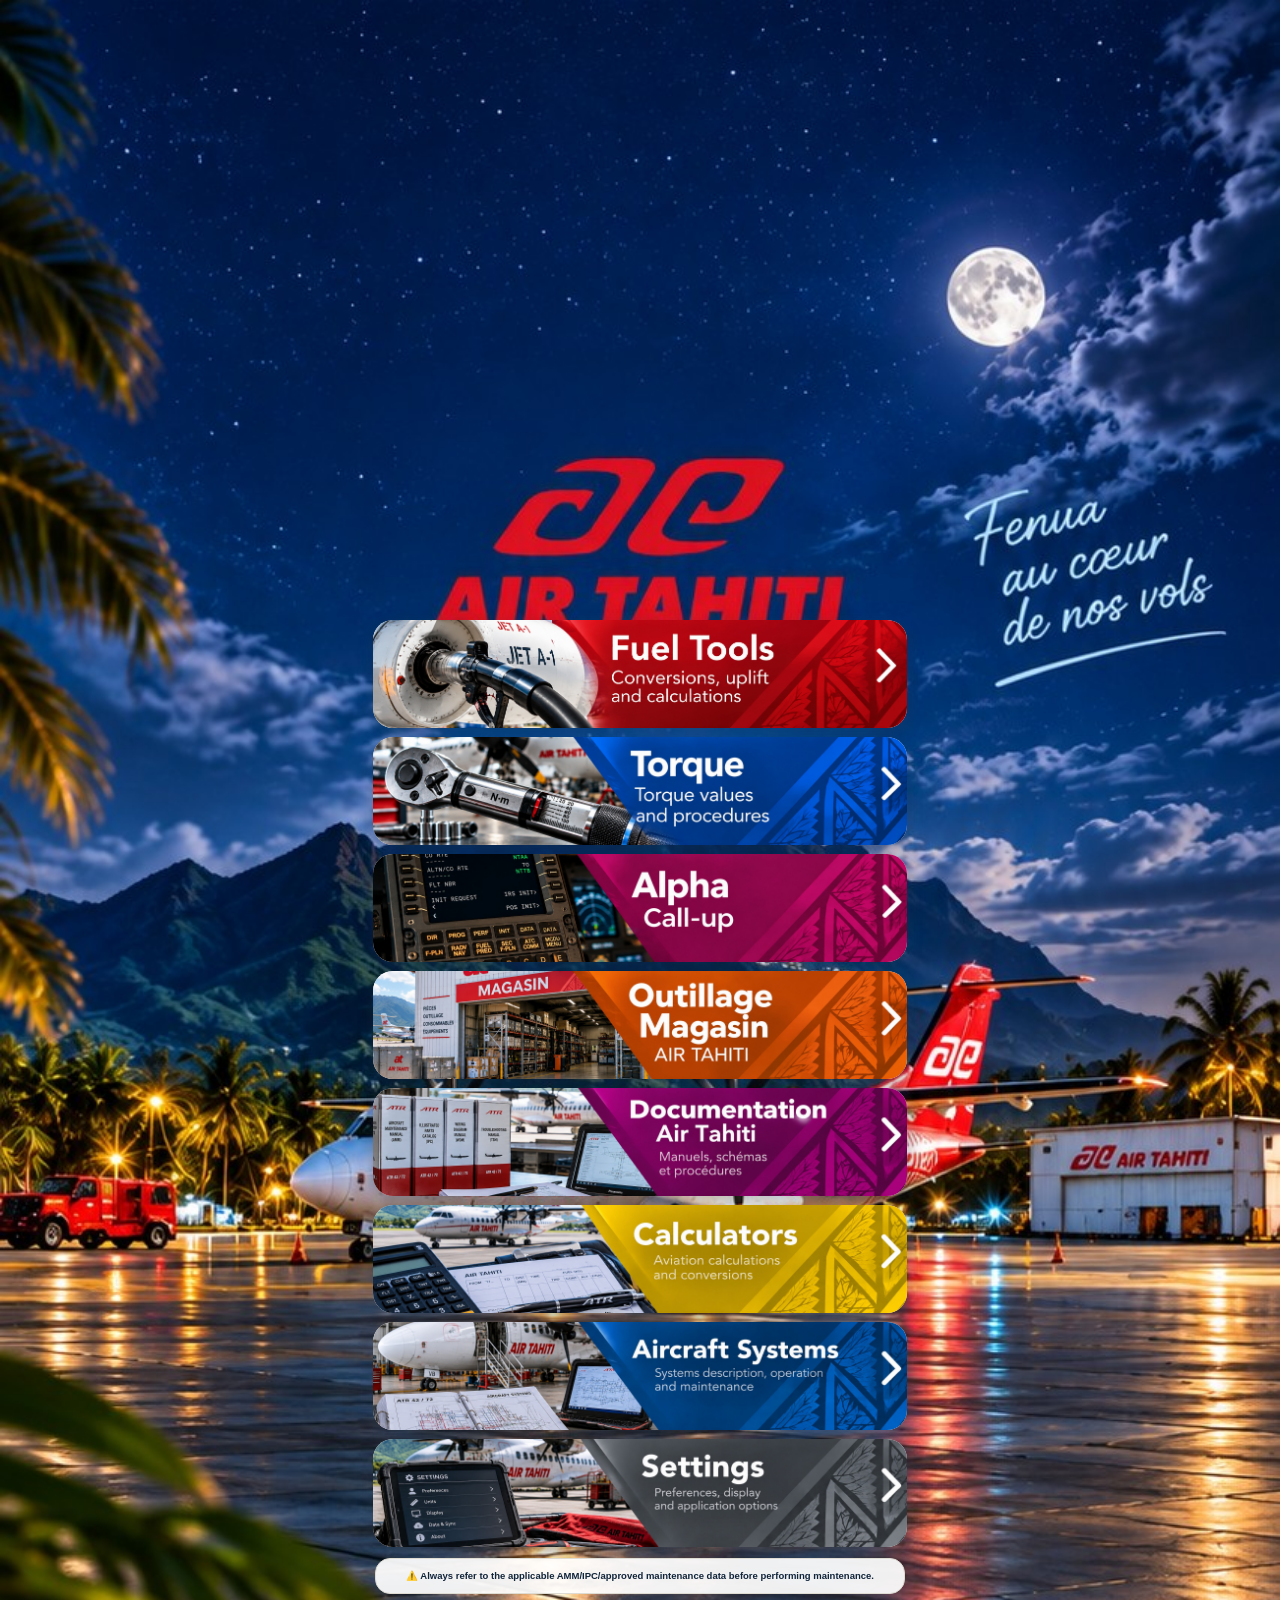
==== index.html @ aad50c68 "Restore scroll parallax sliding cards in Light and Night modes" ====
<!DOCTYPE html><html lang="fr"><head><meta charset="UTF-8"><meta name="viewport" content="width=device-width,initial-scale=1,viewport-fit=cover"><meta name="theme-color" content="#eaf5f8"><title>Air Tahiti Tools</title><link rel="manifest" href="manifest.json"><style>:root{--navy:#10243a}*{box-sizing:border-box}html,body{margin:0;min-height:100%;font-family:-apple-system,BlinkMacSystemFont,"Segoe UI",Arial,sans-serif}body{min-height:100vh;background:#eaf5f8 url("assets/menu/air-tahiti-home.jpg?v=5") center top/100% auto no-repeat;color:#fff;background-attachment:scroll;transition:background-color .45s ease,color .45s ease}body.theme-light{background-color:#eaf5f8;background-image:url("assets/menu/air-tahiti-home.jpg?v=5");background-position:center top;background-size:100% auto;background-repeat:no-repeat}body.theme-dark{background-color:#07111f;background-image:url("assets/menu/air-tahiti-night-background.jpg?v=2");background-position:center top;background-size:100% auto;background-repeat:no-repeat}.app{width:min(100%,560px);margin:auto;padding:clamp(430px,118vw,620px) 13px calc(18px + env(safe-area-inset-bottom));background:transparent}.grid{display:grid;gap:9px}.card{height:108px;border-radius:20px;display:block;overflow:hidden;box-shadow:0 5px 15px #25364a55;background:#eee;line-height:0;text-decoration:none;opacity:0;transform:translate3d(-34px,0,0);animation:cardSlideIn .55s cubic-bezier(.22,.8,.25,1) forwards;will-change:transform,opacity}.card:nth-child(even){transform:translate3d(34px,0,0);animation-name:cardSlideInRight}.card:nth-child(1){animation-delay:.05s}.card:nth-child(2){animation-delay:.11s}.card:nth-child(3){animation-delay:.17s}.card:nth-child(4){animation-delay:.23s}.card:nth-child(5){animation-delay:.29s}.card:nth-child(6){animation-delay:.35s}.card:nth-child(7){animation-delay:.41s}.card:nth-child(8){animation-delay:.47s}.card img{display:block;width:100%;height:100%;object-fit:cover;transition:transform .35s ease}.card:active{transform:scale(.97)!important}.card:focus-visible{outline:3px solid #fff;outline-offset:2px}.card:active img{transform:scale(1.02)}.safety{margin:11px 2px 0;padding:11px 13px;border-radius:15px;background:#ffffffed;color:#10243a;border:1px solid #dedbd2;text-align:center;font-size:9.5px;font-weight:800;line-height:1.3;opacity:0;animation:fadeIn .5s ease 1s forwards}.footer{text-align:center;font-size:8.5px;color:#fff;padding:9px 0 1px;text-shadow:0 1px 5px #0008;opacity:0;animation:fadeIn .5s ease 1.1s forwards}@keyframes cardSlideIn{from{opacity:0;transform:translate3d(-34px,0,0)}to{opacity:1;transform:translate3d(0,0,0)}}@keyframes cardSlideInRight{from{opacity:0;transform:translate3d(34px,0,0)}to{opacity:1;transform:translate3d(0,0,0)}}@keyframes fadeIn{from{opacity:0}to{opacity:1}}@media(max-width:390px){.app{padding-left:10px;padding-right:10px;padding-top:clamp(410px,116vw,590px)}.card{height:100px}}@media(prefers-reduced-motion:reduce){.card,.safety,.footer{animation:none!important;opacity:1!important;transform:none!important}.card img{transition:none}}</style></head><body><main class="app"><section class="grid"><a class="card" href="pages/fuel.html" aria-label="Fuel Tools"><img src="assets/menu/Fuel_Tools.jpeg?v=1" alt="Fuel Tools"></a><a class="card" href="pages/torque.html" aria-label="Torque & Units"><img src="assets/menu/torque.jpg" alt="Torque & Units"></a><a class="card" href="pages/alpha-callup.html" aria-label="Alpha Call-Up"><img src="assets/menu/alpha.jpg?v=2" alt="Alpha Call-Up"></a><a class="card" href="pages/outillage-magasin.html" aria-label="Outillage Magasin"><img src="assets/menu/store.jpg?v=2" alt="Outillage Magasin"></a><a class="card" href="#" aria-label="Documentation"><img src="assets/menu/docs.jpg?v=2" alt="Documentation"></a><a class="card" href="#" aria-label="Calculators"><img src="assets/menu/calc.jpg?v=2" alt="Calculators"></a><a class="card" href="#" aria-label="Aircraft Systems"><img src="assets/menu/systems.jpg?v=2" alt="Aircraft Systems"></a><a class="card" href="pages/settings.html" aria-label="Settings"><img src="assets/menu/settings.jpg?v=2" alt="Settings"></a></section><div class="safety">⚠️ Always refer to the applicable AMM/IPC/approved maintenance data before performing maintenance.</div><footer class="footer">Air Tahiti Tools • Maintenance Support • ATR 42 / ATR 72</footer></main><script src="js/app.js"></script><script>(function(){const cards=[...document.querySelectorAll('.card')];const reduce=window.matchMedia('(prefers-reduced-motion: reduce)').matches;let lastY=window.scrollY,ticking=false;function reveal(){if(reduce)return;const h=window.innerHeight;cards.forEach(c=>{const r=c.getBoundingClientRect(),visible=r.top<h*.96&&r.bottom>h*.04;if(visible)c.classList.add('scroll-visible')})}function parallax(){if(reduce){ticking=false;return}const y=window.scrollY,dy=y-lastY;cards.forEach((c,i)=>{const r=c.getBoundingClientRect(),center=r.top+r.height/2-h/2;let shift=Math.max(-14,Math.min(14,-center*.018));if(Math.abs(dy)>1)shift+=dy>0?-2.5:2.5;c.style.setProperty('--scroll-shift',shift.toFixed(1)+'px');if(c.classList.contains('scroll-visible'))c.style.marginBottom='0';c.style.transform='translate3d(0,'+shift+'px,0)'});lastY=y;ticking=false}function onScroll(){reveal();if(!ticking){requestAnimationFrame(parallax);ticking=true}}cards.forEach(c=>c.addEventListener('animationend',()=>{c.style.transform='translate3d(0,0,0)'}));window.addEventListener('scroll',onScroll,{passive:true});window.addEventListener('resize',onScroll,{passive:true});reveal();parallax()})();</script></body></html>
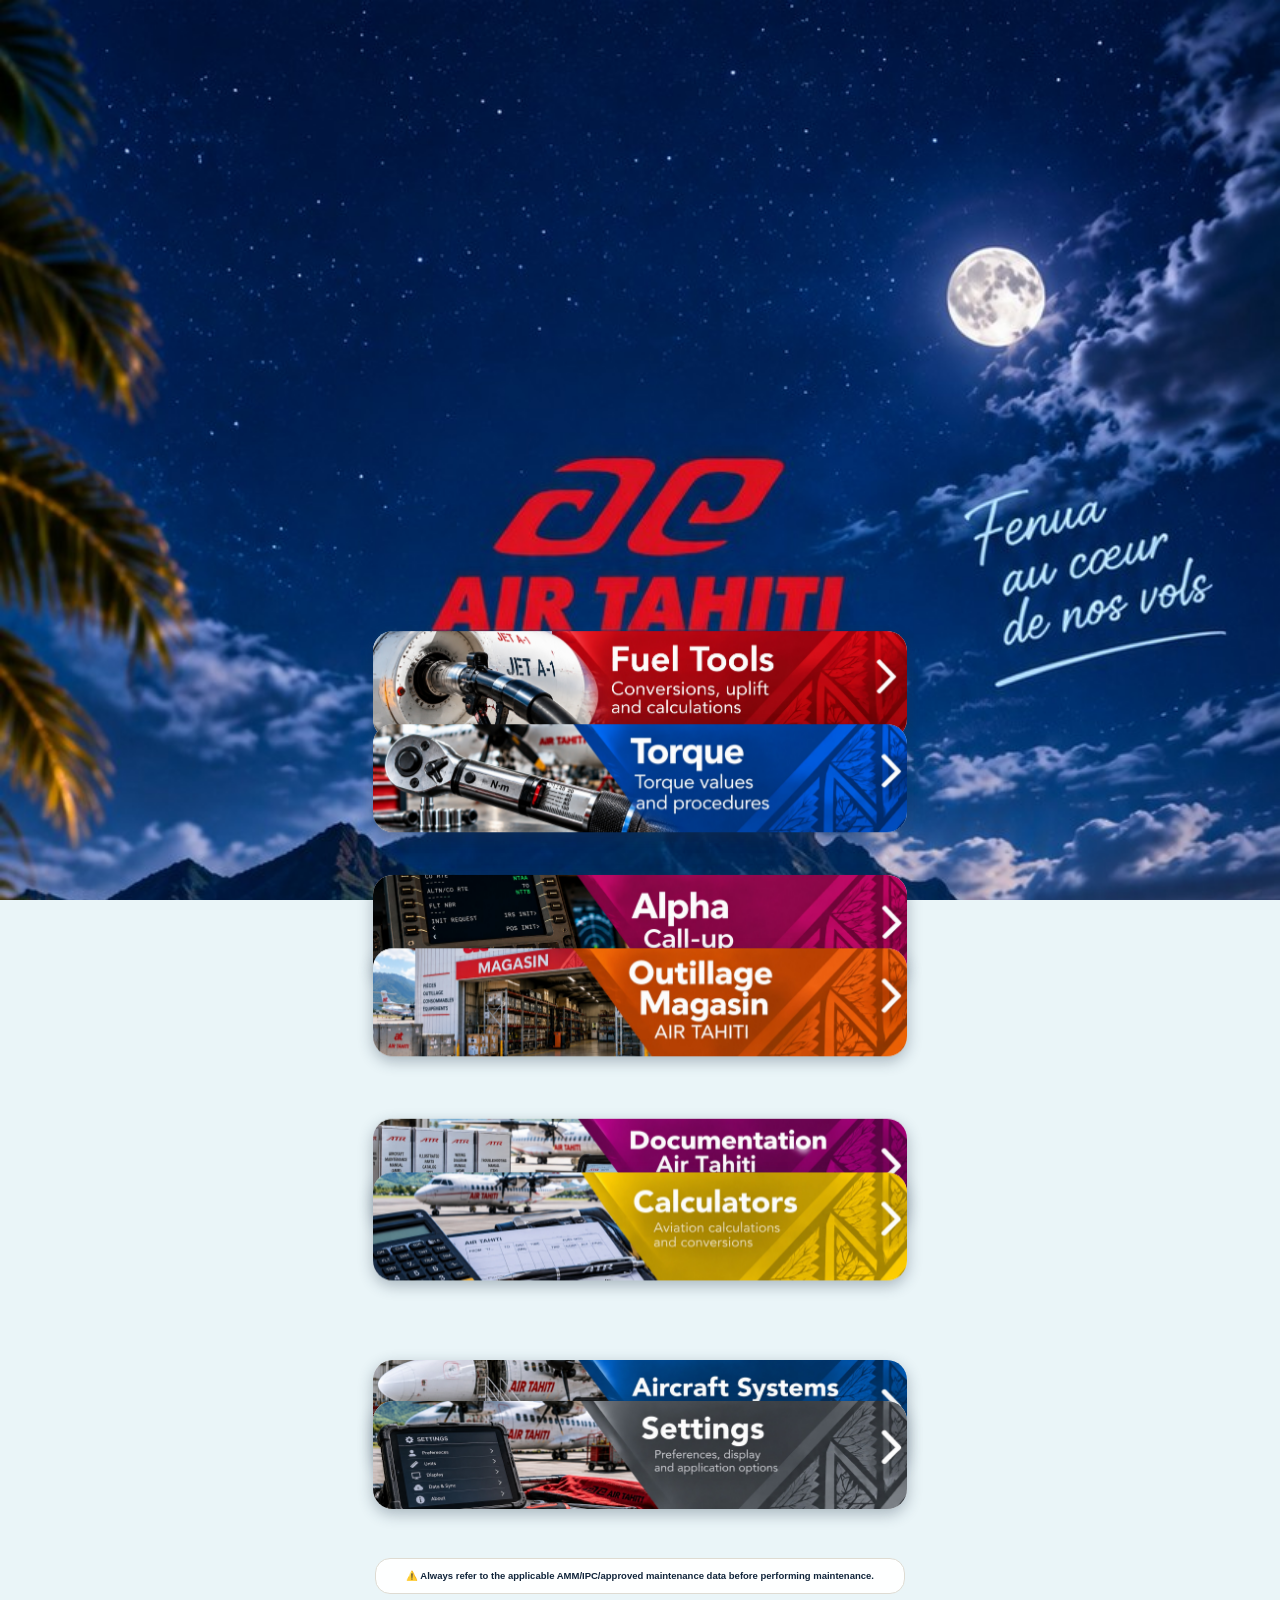
==== commit 9f846672: "Restore scroll parallax cards on Light and Night" ====
--- a/index.html
+++ b/index.html
@@ -1 +1 @@
-<!DOCTYPE html><html lang="fr"><head><meta charset="UTF-8"><meta name="viewport" content="width=device-width,initial-scale=1,viewport-fit=cover"><meta name="theme-color" content="#eaf5f8"><title>Air Tahiti Tools</title><link rel="manifest" href="manifest.json"><style>:root{--navy:#10243a}*{box-sizing:border-box}html,body{margin:0;min-height:100%;font-family:-apple-system,BlinkMacSystemFont,"Segoe UI",Arial,sans-serif}body{min-height:100vh;background:#eaf5f8 url("assets/menu/air-tahiti-home.jpg?v=5") center top/100% auto no-repeat;color:#fff;background-attachment:scroll;transition:background-color .45s ease,color .45s ease}body.theme-light{background-color:#eaf5f8;background-image:url("assets/menu/air-tahiti-home.jpg?v=5");background-position:center top;background-size:100% auto;background-repeat:no-repeat}body.theme-dark{background-color:#07111f;background-image:url("assets/menu/air-tahiti-night-background.jpg?v=2");background-position:center top;background-size:100% auto;background-repeat:no-repeat}.app{width:min(100%,560px);margin:auto;padding:clamp(430px,118vw,620px) 13px calc(18px + env(safe-area-inset-bottom));background:transparent}.grid{display:grid;gap:9px}.card{height:108px;border-radius:20px;display:block;overflow:hidden;box-shadow:0 5px 15px #25364a55;background:#eee;line-height:0;text-decoration:none;opacity:0;transform:translate3d(-34px,0,0);animation:cardSlideIn .55s cubic-bezier(.22,.8,.25,1) forwards;will-change:transform,opacity}.card:nth-child(even){transform:translate3d(34px,0,0);animation-name:cardSlideInRight}.card:nth-child(1){animation-delay:.05s}.card:nth-child(2){animation-delay:.11s}.card:nth-child(3){animation-delay:.17s}.card:nth-child(4){animation-delay:.23s}.card:nth-child(5){animation-delay:.29s}.card:nth-child(6){animation-delay:.35s}.card:nth-child(7){animation-delay:.41s}.card:nth-child(8){animation-delay:.47s}.card img{display:block;width:100%;height:100%;object-fit:cover;transition:transform .35s ease}.card:active{transform:scale(.97)!important}.card:focus-visible{outline:3px solid #fff;outline-offset:2px}.card:active img{transform:scale(1.02)}.safety{margin:11px 2px 0;padding:11px 13px;border-radius:15px;background:#ffffffed;color:#10243a;border:1px solid #dedbd2;text-align:center;font-size:9.5px;font-weight:800;line-height:1.3;opacity:0;animation:fadeIn .5s ease 1s forwards}.footer{text-align:center;font-size:8.5px;color:#fff;padding:9px 0 1px;text-shadow:0 1px 5px #0008;opacity:0;animation:fadeIn .5s ease 1.1s forwards}@keyframes cardSlideIn{from{opacity:0;transform:translate3d(-34px,0,0)}to{opacity:1;transform:translate3d(0,0,0)}}@keyframes cardSlideInRight{from{opacity:0;transform:translate3d(34px,0,0)}to{opacity:1;transform:translate3d(0,0,0)}}@keyframes fadeIn{from{opacity:0}to{opacity:1}}@media(max-width:390px){.app{padding-left:10px;padding-right:10px;padding-top:clamp(410px,116vw,590px)}.card{height:100px}}@media(prefers-reduced-motion:reduce){.card,.safety,.footer{animation:none!important;opacity:1!important;transform:none!important}.card img{transition:none}}</style></head><body><main class="app"><section class="grid"><a class="card" href="pages/fuel.html" aria-label="Fuel Tools"><img src="assets/menu/Fuel_Tools.jpeg?v=1" alt="Fuel Tools"></a><a class="card" href="pages/torque.html" aria-label="Torque & Units"><img src="assets/menu/torque.jpg" alt="Torque & Units"></a><a class="card" href="pages/alpha-callup.html" aria-label="Alpha Call-Up"><img src="assets/menu/alpha.jpg?v=2" alt="Alpha Call-Up"></a><a class="card" href="pages/outillage-magasin.html" aria-label="Outillage Magasin"><img src="assets/menu/store.jpg?v=2" alt="Outillage Magasin"></a><a class="card" href="#" aria-label="Documentation"><img src="assets/menu/docs.jpg?v=2" alt="Documentation"></a><a class="card" href="#" aria-label="Calculators"><img src="assets/menu/calc.jpg?v=2" alt="Calculators"></a><a class="card" href="#" aria-label="Aircraft Systems"><img src="assets/menu/systems.jpg?v=2" alt="Aircraft Systems"></a><a class="card" href="pages/settings.html" aria-label="Settings"><img src="assets/menu/settings.jpg?v=2" alt="Settings"></a></section><div class="safety">⚠️ Always refer to the applicable AMM/IPC/approved maintenance data before performing maintenance.</div><footer class="footer">Air Tahiti Tools • Maintenance Support • ATR 42 / ATR 72</footer></main><script src="js/app.js"></script><script>(function(){const cards=[...document.querySelectorAll('.card')];const reduce=window.matchMedia('(prefers-reduced-motion: reduce)').matches;let lastY=window.scrollY,ticking=false;function reveal(){if(reduce)return;const h=window.innerHeight;cards.forEach(c=>{const r=c.getBoundingClientRect(),visible=r.top<h*.96&&r.bottom>h*.04;if(visible)c.classList.add('scroll-visible')})}function parallax(){if(reduce){ticking=false;return}const y=window.scrollY,dy=y-lastY;cards.forEach((c,i)=>{const r=c.getBoundingClientRect(),center=r.top+r.height/2-h/2;let shift=Math.max(-14,Math.min(14,-center*.018));if(Math.abs(dy)>1)shift+=dy>0?-2.5:2.5;c.style.setProperty('--scroll-shift',shift.toFixed(1)+'px');if(c.classList.contains('scroll-visible'))c.style.marginBottom='0';c.style.transform='translate3d(0,'+shift+'px,0)'});lastY=y;ticking=false}function onScroll(){reveal();if(!ticking){requestAnimationFrame(parallax);ticking=true}}cards.forEach(c=>c.addEventListener('animationend',()=>{c.style.transform='translate3d(0,0,0)'}));window.addEventListener('scroll',onScroll,{passive:true});window.addEventListener('resize',onScroll,{passive:true});reveal();parallax()})();</script></body></html>+<!DOCTYPE html><html lang="fr"><head><meta charset="UTF-8"><meta name="viewport" content="width=device-width,initial-scale=1,viewport-fit=cover"><meta name="theme-color" content="#eaf5f8"><title>Air Tahiti Tools</title><link rel="manifest" href="manifest.json"><style>:root{--navy:#10243a}*{box-sizing:border-box}html,body{margin:0;min-height:100%;font-family:-apple-system,BlinkMacSystemFont,"Segoe UI",Arial,sans-serif}body{min-height:100vh;background:#eaf5f8;color:#fff;overflow-x:hidden}body::before{content:"";position:fixed;inset:0;z-index:0;background:#eaf5f8 url("assets/menu/air-tahiti-home.jpg?v=6") center top/100% auto no-repeat;pointer-events:none}body.theme-light::before{background-color:#eaf5f8;background-image:url("assets/menu/air-tahiti-home.jpg?v=6");background-position:center top;background-size:100% auto;background-repeat:no-repeat}body.theme-dark::before{background-color:#07111f;background-image:url("assets/menu/air-tahiti-night-background.jpg?v=3");background-position:center top;background-size:100% auto;background-repeat:no-repeat}.app{position:relative;z-index:1;width:min(100%,560px);margin:auto;padding:clamp(430px,118vw,620px) 13px calc(18px + env(safe-area-inset-bottom));background:transparent}.grid{display:grid;gap:9px}.card{height:108px;border-radius:20px;display:block;overflow:hidden;box-shadow:0 5px 15px #25364a55;background:#eee;line-height:0;text-decoration:none;will-change:transform;transition:transform .18s cubic-bezier(.22,.61,.36,1),box-shadow .25s ease}.card img{display:block;width:100%;height:100%;object-fit:cover}.card:active{transform:scale(.97)!important}.card:focus-visible{outline:3px solid #fff;outline-offset:2px}.safety{margin:11px 2px 0;padding:11px 13px;border-radius:15px;background:#ffffffed;color:#10243a;border:1px solid #dedbd2;text-align:center;font-size:9.5px;font-weight:800;line-height:1.3}.footer{text-align:center;font-size:8.5px;color:#fff;padding:9px 0 1px;text-shadow:0 1px 5px #0008}@media(max-width:390px){.app{padding-left:10px;padding-right:10px;padding-top:clamp(410px,116vw,590px)}.card{height:100px}}@media(prefers-reduced-motion:reduce){.card{transition:none}}</style></head><body><main class="app"><section class="grid"><a class="card" href="pages/fuel.html" aria-label="Fuel Tools"><img src="assets/menu/Fuel_Tools.jpeg?v=1" alt="Fuel Tools"></a><a class="card" href="pages/torque.html" aria-label="Torque & Units"><img src="assets/menu/torque.jpg" alt="Torque & Units"></a><a class="card" href="pages/alpha-callup.html" aria-label="Alpha Call-Up"><img src="assets/menu/alpha.jpg?v=2" alt="Alpha Call-Up"></a><a class="card" href="pages/outillage-magasin.html" aria-label="Outillage Magasin"><img src="assets/menu/store.jpg?v=2" alt="Outillage Magasin"></a><a class="card" href="#" aria-label="Documentation"><img src="assets/menu/docs.jpg?v=2" alt="Documentation"></a><a class="card" href="#" aria-label="Calculators"><img src="assets/menu/calc.jpg?v=2" alt="Calculators"></a><a class="card" href="#" aria-label="Aircraft Systems"><img src="assets/menu/systems.jpg?v=2" alt="Aircraft Systems"></a><a class="card" href="pages/settings.html" aria-label="Settings"><img src="assets/menu/settings.jpg?v=2" alt="Settings"></a></section><div class="safety">⚠️ Always refer to the applicable AMM/IPC/approved maintenance data before performing maintenance.</div><footer class="footer">Air Tahiti Tools • Maintenance Support • ATR 42 / ATR 72</footer></main><script src="js/app.js"></script><script>(function(){const cards=[...document.querySelectorAll('.card')];const reduce=window.matchMedia('(prefers-reduced-motion: reduce)').matches;let ticking=false;function update(){if(reduce){cards.forEach(c=>c.style.transform='');ticking=false;return}const h=window.innerHeight;cards.forEach((c,i)=>{const r=c.getBoundingClientRect();const center=r.top+r.height/2;const distance=(center-h/2)/h;const direction=i%2===0?-1:1;const shift=Math.max(-38,Math.min(38,-distance*38*direction));c.style.transform='translate3d(0,'+shift.toFixed(1)+'px,0)'}) ;ticking=false}function requestUpdate(){if(!ticking){requestAnimationFrame(update);ticking=true}}window.addEventListener('scroll',requestUpdate,{passive:true});window.addEventListener('resize',requestUpdate,{passive:true});update()})();</script></body></html>
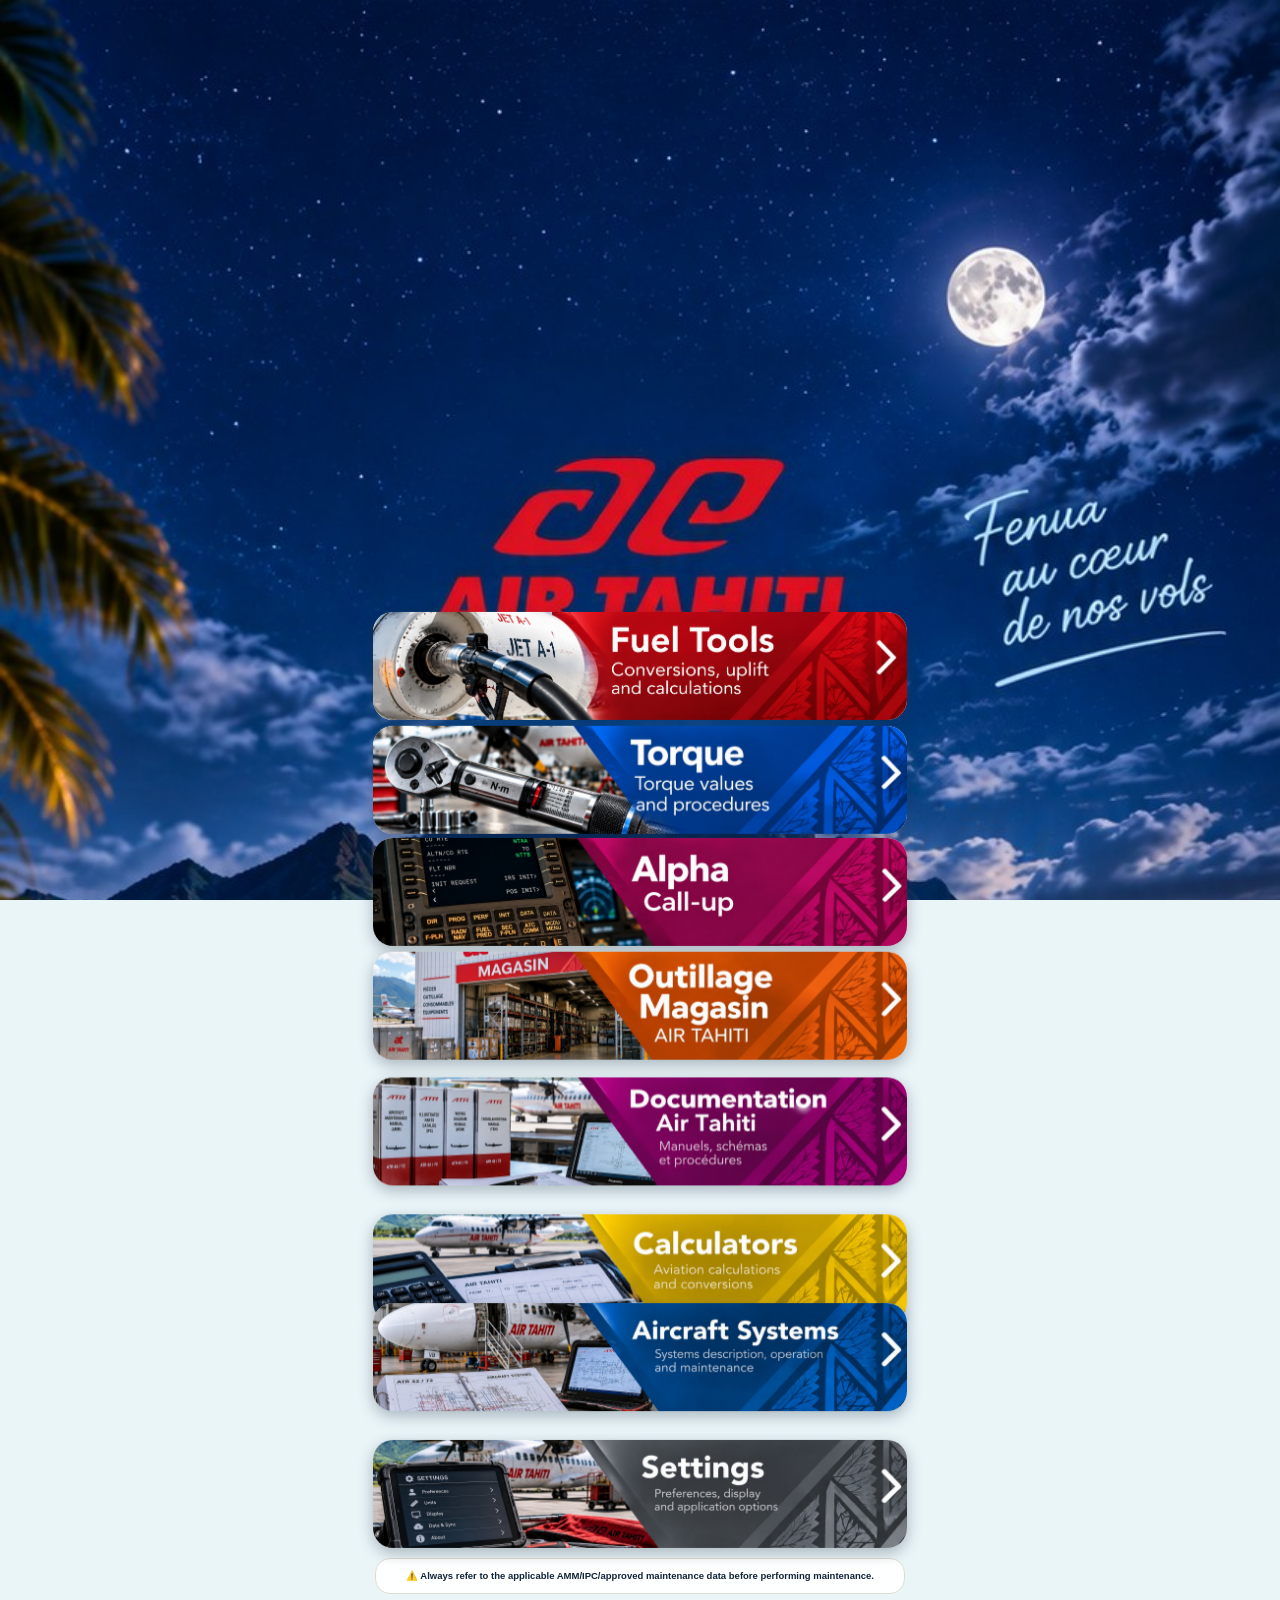
==== commit 556a1bee: "Fix scroll parallax reliability and refresh menu assets" ====
--- a/index.html
+++ b/index.html
@@ -1 +1 @@
-<!DOCTYPE html><html lang="fr"><head><meta charset="UTF-8"><meta name="viewport" content="width=device-width,initial-scale=1,viewport-fit=cover"><meta name="theme-color" content="#eaf5f8"><title>Air Tahiti Tools</title><link rel="manifest" href="manifest.json"><style>:root{--navy:#10243a}*{box-sizing:border-box}html,body{margin:0;min-height:100%;font-family:-apple-system,BlinkMacSystemFont,"Segoe UI",Arial,sans-serif}body{min-height:100vh;background:#eaf5f8;color:#fff;overflow-x:hidden}body::before{content:"";position:fixed;inset:0;z-index:0;background:#eaf5f8 url("assets/menu/air-tahiti-home.jpg?v=6") center top/100% auto no-repeat;pointer-events:none}body.theme-light::before{background-color:#eaf5f8;background-image:url("assets/menu/air-tahiti-home.jpg?v=6");background-position:center top;background-size:100% auto;background-repeat:no-repeat}body.theme-dark::before{background-color:#07111f;background-image:url("assets/menu/air-tahiti-night-background.jpg?v=3");background-position:center top;background-size:100% auto;background-repeat:no-repeat}.app{position:relative;z-index:1;width:min(100%,560px);margin:auto;padding:clamp(430px,118vw,620px) 13px calc(18px + env(safe-area-inset-bottom));background:transparent}.grid{display:grid;gap:9px}.card{height:108px;border-radius:20px;display:block;overflow:hidden;box-shadow:0 5px 15px #25364a55;background:#eee;line-height:0;text-decoration:none;will-change:transform;transition:transform .18s cubic-bezier(.22,.61,.36,1),box-shadow .25s ease}.card img{display:block;width:100%;height:100%;object-fit:cover}.card:active{transform:scale(.97)!important}.card:focus-visible{outline:3px solid #fff;outline-offset:2px}.safety{margin:11px 2px 0;padding:11px 13px;border-radius:15px;background:#ffffffed;color:#10243a;border:1px solid #dedbd2;text-align:center;font-size:9.5px;font-weight:800;line-height:1.3}.footer{text-align:center;font-size:8.5px;color:#fff;padding:9px 0 1px;text-shadow:0 1px 5px #0008}@media(max-width:390px){.app{padding-left:10px;padding-right:10px;padding-top:clamp(410px,116vw,590px)}.card{height:100px}}@media(prefers-reduced-motion:reduce){.card{transition:none}}</style></head><body><main class="app"><section class="grid"><a class="card" href="pages/fuel.html" aria-label="Fuel Tools"><img src="assets/menu/Fuel_Tools.jpeg?v=1" alt="Fuel Tools"></a><a class="card" href="pages/torque.html" aria-label="Torque & Units"><img src="assets/menu/torque.jpg" alt="Torque & Units"></a><a class="card" href="pages/alpha-callup.html" aria-label="Alpha Call-Up"><img src="assets/menu/alpha.jpg?v=2" alt="Alpha Call-Up"></a><a class="card" href="pages/outillage-magasin.html" aria-label="Outillage Magasin"><img src="assets/menu/store.jpg?v=2" alt="Outillage Magasin"></a><a class="card" href="#" aria-label="Documentation"><img src="assets/menu/docs.jpg?v=2" alt="Documentation"></a><a class="card" href="#" aria-label="Calculators"><img src="assets/menu/calc.jpg?v=2" alt="Calculators"></a><a class="card" href="#" aria-label="Aircraft Systems"><img src="assets/menu/systems.jpg?v=2" alt="Aircraft Systems"></a><a class="card" href="pages/settings.html" aria-label="Settings"><img src="assets/menu/settings.jpg?v=2" alt="Settings"></a></section><div class="safety">⚠️ Always refer to the applicable AMM/IPC/approved maintenance data before performing maintenance.</div><footer class="footer">Air Tahiti Tools • Maintenance Support • ATR 42 / ATR 72</footer></main><script src="js/app.js"></script><script>(function(){const cards=[...document.querySelectorAll('.card')];const reduce=window.matchMedia('(prefers-reduced-motion: reduce)').matches;let ticking=false;function update(){if(reduce){cards.forEach(c=>c.style.transform='');ticking=false;return}const h=window.innerHeight;cards.forEach((c,i)=>{const r=c.getBoundingClientRect();const center=r.top+r.height/2;const distance=(center-h/2)/h;const direction=i%2===0?-1:1;const shift=Math.max(-38,Math.min(38,-distance*38*direction));c.style.transform='translate3d(0,'+shift.toFixed(1)+'px,0)'}) ;ticking=false}function requestUpdate(){if(!ticking){requestAnimationFrame(update);ticking=true}}window.addEventListener('scroll',requestUpdate,{passive:true});window.addEventListener('resize',requestUpdate,{passive:true});update()})();</script></body></html>+<!DOCTYPE html><html lang="fr"><head><meta charset="UTF-8"><meta name="viewport" content="width=device-width,initial-scale=1,viewport-fit=cover"><meta name="theme-color" content="#eaf5f8"><title>Air Tahiti Tools</title><link rel="manifest" href="manifest.json"><style>:root{--navy:#10243a}*{box-sizing:border-box}html,body{margin:0;min-height:100%;font-family:-apple-system,BlinkMacSystemFont,"Segoe UI",Arial,sans-serif}body{min-height:100vh;background:#eaf5f8;color:#fff;overflow-x:hidden}body::before{content:"";position:fixed;inset:0;z-index:0;background:#eaf5f8 url("assets/menu/air-tahiti-home.jpg?v=7") center top/100% auto no-repeat;pointer-events:none}.theme-light body::before,body.theme-light::before{background-color:#eaf5f8;background-image:url("assets/menu/air-tahiti-home.jpg?v=7");background-position:center top;background-size:100% auto;background-repeat:no-repeat}.theme-dark body::before,body.theme-dark::before{background-color:#07111f;background-image:url("assets/menu/air-tahiti-night-background.jpg?v=4");background-position:center top;background-size:100% auto;background-repeat:no-repeat}.app{position:relative;z-index:1;width:min(100%,560px);margin:auto;padding:clamp(430px,118vw,620px) 13px calc(18px + env(safe-area-inset-bottom));background:transparent}.grid{display:grid;gap:9px}.card{height:108px;border-radius:20px;display:block;overflow:hidden;box-shadow:0 5px 15px #25364a55;background:#eee;line-height:0;text-decoration:none;will-change:transform;transform:translate3d(0,0,0);transition:transform .08s linear,box-shadow .25s ease}.card img{display:block;width:100%;height:100%;object-fit:cover}.card:active{transform:scale(.97)!important}.card:focus-visible{outline:3px solid #fff;outline-offset:2px}.safety{margin:11px 2px 0;padding:11px 13px;border-radius:15px;background:#ffffffed;color:#10243a;border:1px solid #dedbd2;text-align:center;font-size:9.5px;font-weight:800;line-height:1.3}.footer{text-align:center;font-size:8.5px;color:#fff;padding:9px 0 1px;text-shadow:0 1px 5px #0008}@media(max-width:390px){.app{padding-left:10px;padding-right:10px;padding-top:clamp(410px,116vw,590px)}.card{height:100px}}@media(prefers-reduced-motion:reduce){.card{transition:none}}</style></head><body><main class="app"><section class="grid"><a class="card" href="pages/fuel.html" aria-label="Fuel Tools"><img src="assets/menu/Fuel_Tools.jpeg?v=2" alt="Fuel Tools"></a><a class="card" href="pages/torque.html" aria-label="Torque & Units"><img src="assets/menu/torque.jpg?v=2" alt="Torque & Units"></a><a class="card" href="pages/alpha-callup.html" aria-label="Alpha Call-Up"><img src="assets/menu/alpha.jpg?v=3" alt="Alpha Call-Up"></a><a class="card" href="pages/outillage-magasin.html" aria-label="Outillage Magasin"><img src="assets/menu/store.jpg?v=3" alt="Outillage Magasin"></a><a class="card" href="#" aria-label="Documentation"><img src="assets/menu/docs.jpg?v=3" alt="Documentation"></a><a class="card" href="#" aria-label="Calculators"><img src="assets/menu/calc.jpg?v=3" alt="Calculators"></a><a class="card" href="#" aria-label="Aircraft Systems"><img src="assets/menu/systems.jpg?v=3" alt="Aircraft Systems"></a><a class="card" href="pages/settings.html" aria-label="Settings"><img src="assets/menu/settings.jpg?v=3" alt="Settings"></a></section><div class="safety">⚠️ Always refer to the applicable AMM/IPC/approved maintenance data before performing maintenance.</div><footer class="footer">Air Tahiti Tools • Maintenance Support • ATR 42 / ATR 72</footer></main><script src="js/app.js"></script><script>(function(){const cards=[...document.querySelectorAll('.card')];let ticking=false;let lastY=window.scrollY||0;function update(){const y=window.scrollY||0;const delta=y-lastY;lastY=y;cards.forEach((card,i)=>{const r=card.getBoundingClientRect();if(r.bottom<-120||r.top>window.innerHeight+120)return;const center=r.top+r.height/2;const distance=(center-window.innerHeight/2)/window.innerHeight;const base=Math.max(-32,Math.min(32,-distance*32));const inertia=Math.max(-12,Math.min(12,-delta*0.9));const direction=i%2===0?1:-1;card.style.transform='translate3d(0,'+(base+inertia*direction).toFixed(1)+'px,0)'}) ;ticking=false}function requestUpdate(){if(!ticking){requestAnimationFrame(update);ticking=true}}window.addEventListener('scroll',requestUpdate,{passive:true});window.addEventListener('touchmove',requestUpdate,{passive:true});window.addEventListener('resize',requestUpdate,{passive:true});update()})();</script></body></html>
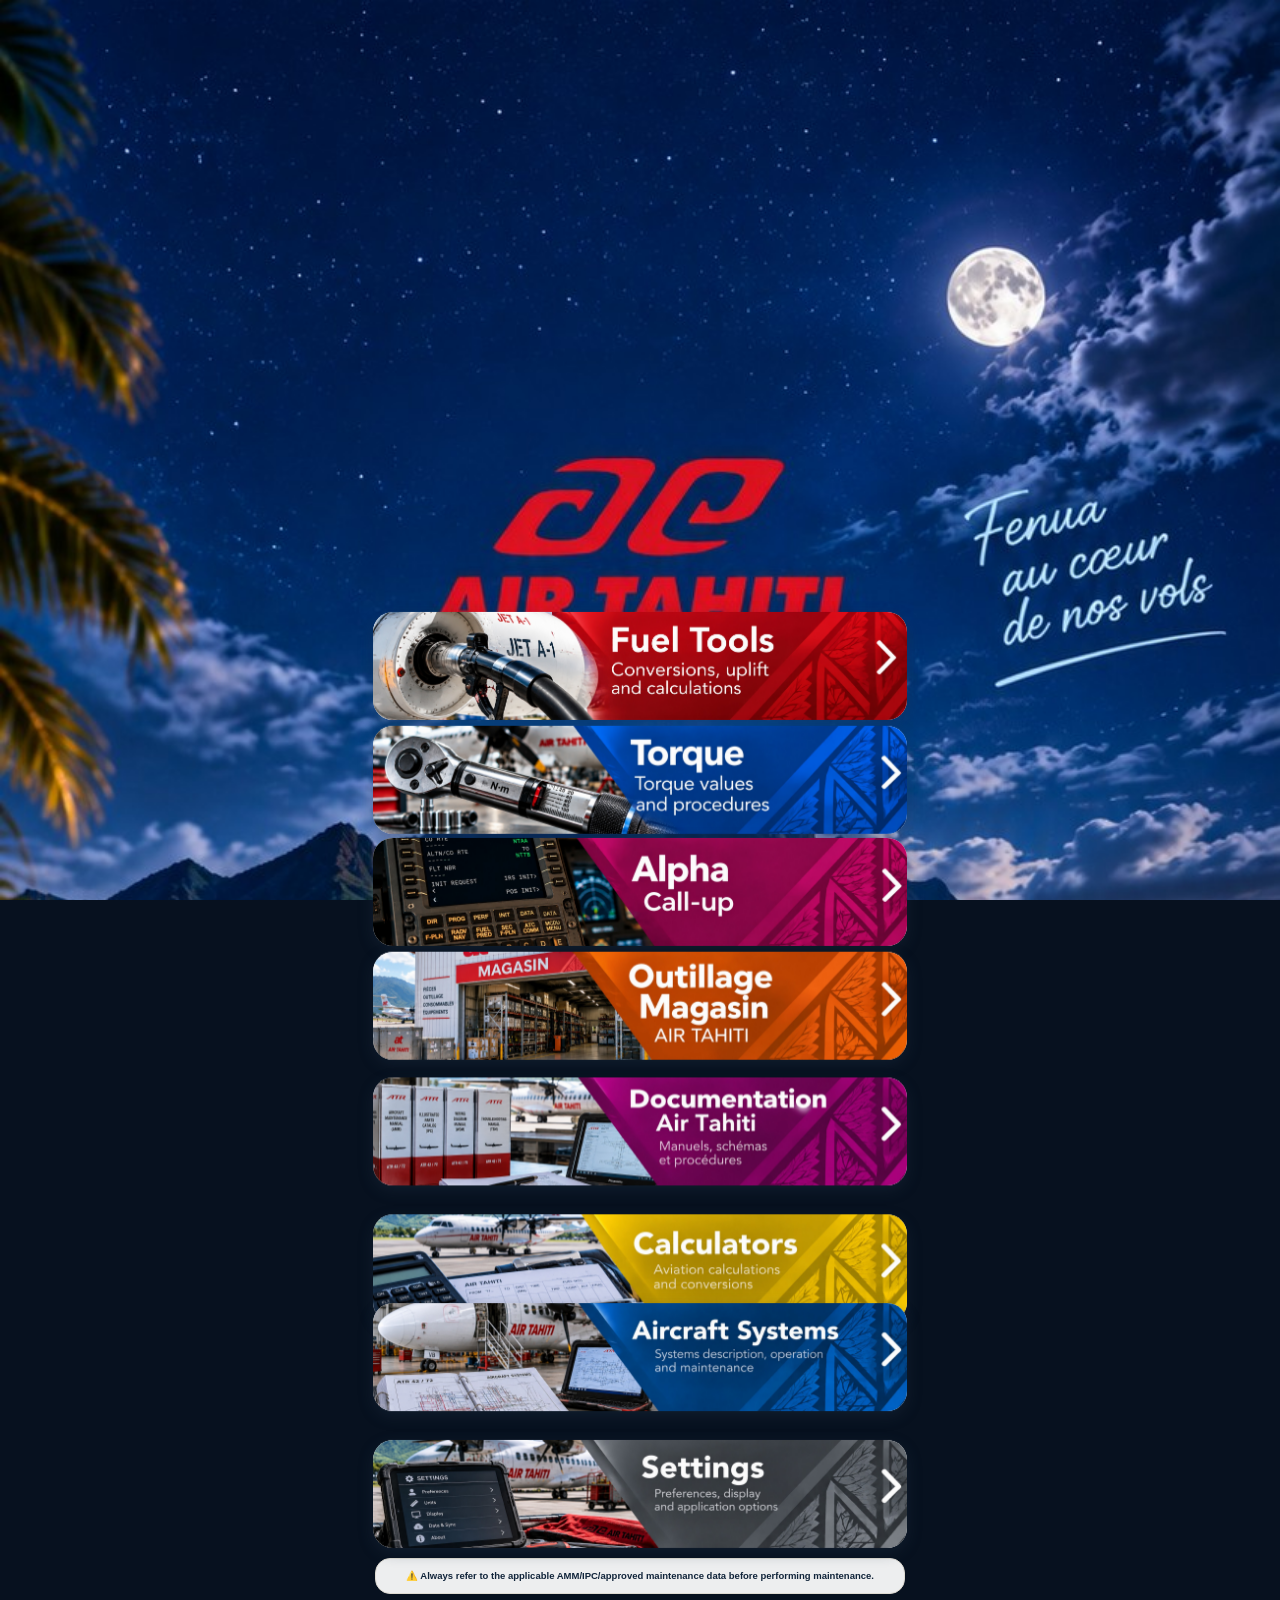
==== commit 1e6b2322: "Fix homepage background cache version" ====
--- a/index.html
+++ b/index.html
@@ -1 +1 @@
-<!DOCTYPE html><html lang="fr"><head><meta charset="UTF-8"><meta name="viewport" content="width=device-width,initial-scale=1,viewport-fit=cover"><meta name="theme-color" content="#eaf5f8"><title>Air Tahiti Tools</title><link rel="manifest" href="manifest.json"><style>:root{--navy:#10243a}*{box-sizing:border-box}html,body{margin:0;min-height:100%;font-family:-apple-system,BlinkMacSystemFont,"Segoe UI",Arial,sans-serif}body{min-height:100vh;background:#eaf5f8;color:#fff;overflow-x:hidden}body::before{content:"";position:fixed;inset:0;z-index:0;background:#eaf5f8 url("assets/menu/air-tahiti-home.jpg?v=7") center top/100% auto no-repeat;pointer-events:none}.theme-light body::before,body.theme-light::before{background-color:#eaf5f8;background-image:url("assets/menu/air-tahiti-home.jpg?v=7");background-position:center top;background-size:100% auto;background-repeat:no-repeat}.theme-dark body::before,body.theme-dark::before{background-color:#07111f;background-image:url("assets/menu/air-tahiti-night-background.jpg?v=4");background-position:center top;background-size:100% auto;background-repeat:no-repeat}.app{position:relative;z-index:1;width:min(100%,560px);margin:auto;padding:clamp(430px,118vw,620px) 13px calc(18px + env(safe-area-inset-bottom));background:transparent}.grid{display:grid;gap:9px}.card{height:108px;border-radius:20px;display:block;overflow:hidden;box-shadow:0 5px 15px #25364a55;background:#eee;line-height:0;text-decoration:none;will-change:transform;transform:translate3d(0,0,0);transition:transform .08s linear,box-shadow .25s ease}.card img{display:block;width:100%;height:100%;object-fit:cover}.card:active{transform:scale(.97)!important}.card:focus-visible{outline:3px solid #fff;outline-offset:2px}.safety{margin:11px 2px 0;padding:11px 13px;border-radius:15px;background:#ffffffed;color:#10243a;border:1px solid #dedbd2;text-align:center;font-size:9.5px;font-weight:800;line-height:1.3}.footer{text-align:center;font-size:8.5px;color:#fff;padding:9px 0 1px;text-shadow:0 1px 5px #0008}@media(max-width:390px){.app{padding-left:10px;padding-right:10px;padding-top:clamp(410px,116vw,590px)}.card{height:100px}}@media(prefers-reduced-motion:reduce){.card{transition:none}}</style></head><body><main class="app"><section class="grid"><a class="card" href="pages/fuel.html" aria-label="Fuel Tools"><img src="assets/menu/Fuel_Tools.jpeg?v=2" alt="Fuel Tools"></a><a class="card" href="pages/torque.html" aria-label="Torque & Units"><img src="assets/menu/torque.jpg?v=2" alt="Torque & Units"></a><a class="card" href="pages/alpha-callup.html" aria-label="Alpha Call-Up"><img src="assets/menu/alpha.jpg?v=3" alt="Alpha Call-Up"></a><a class="card" href="pages/outillage-magasin.html" aria-label="Outillage Magasin"><img src="assets/menu/store.jpg?v=3" alt="Outillage Magasin"></a><a class="card" href="#" aria-label="Documentation"><img src="assets/menu/docs.jpg?v=3" alt="Documentation"></a><a class="card" href="#" aria-label="Calculators"><img src="assets/menu/calc.jpg?v=3" alt="Calculators"></a><a class="card" href="#" aria-label="Aircraft Systems"><img src="assets/menu/systems.jpg?v=3" alt="Aircraft Systems"></a><a class="card" href="pages/settings.html" aria-label="Settings"><img src="assets/menu/settings.jpg?v=3" alt="Settings"></a></section><div class="safety">⚠️ Always refer to the applicable AMM/IPC/approved maintenance data before performing maintenance.</div><footer class="footer">Air Tahiti Tools • Maintenance Support • ATR 42 / ATR 72</footer></main><script src="js/app.js"></script><script>(function(){const cards=[...document.querySelectorAll('.card')];let ticking=false;let lastY=window.scrollY||0;function update(){const y=window.scrollY||0;const delta=y-lastY;lastY=y;cards.forEach((card,i)=>{const r=card.getBoundingClientRect();if(r.bottom<-120||r.top>window.innerHeight+120)return;const center=r.top+r.height/2;const distance=(center-window.innerHeight/2)/window.innerHeight;const base=Math.max(-32,Math.min(32,-distance*32));const inertia=Math.max(-12,Math.min(12,-delta*0.9));const direction=i%2===0?1:-1;card.style.transform='translate3d(0,'+(base+inertia*direction).toFixed(1)+'px,0)'}) ;ticking=false}function requestUpdate(){if(!ticking){requestAnimationFrame(update);ticking=true}}window.addEventListener('scroll',requestUpdate,{passive:true});window.addEventListener('touchmove',requestUpdate,{passive:true});window.addEventListener('resize',requestUpdate,{passive:true});update()})();</script></body></html>+<!DOCTYPE html><html lang="fr"><head><meta charset="UTF-8"><meta name="viewport" content="width=device-width,initial-scale=1,viewport-fit=cover"><meta name="theme-color" content="#eaf5f8"><title>Air Tahiti Tools</title><link rel="manifest" href="manifest.json"><style>:root{--navy:#10243a}*{box-sizing:border-box}html,body{margin:0;min-height:100%;font-family:-apple-system,BlinkMacSystemFont,"Segoe UI",Arial,sans-serif}body{min-height:100vh;background:#eaf5f8;color:#fff;overflow-x:hidden}body::before{content:"";position:fixed;inset:0;z-index:0;background:#eaf5f8 url("assets/menu/air-tahiti-home.jpg?v=9") center top/100% auto no-repeat;pointer-events:none}.theme-light body::before,body.theme-light::before{background-color:#eaf5f8;background-image:url("assets/menu/air-tahiti-home.jpg?v=9");background-position:center top;background-size:100% auto;background-repeat:no-repeat}.theme-dark body::before,body.theme-dark::before{background-color:#07111f;background-image:url("assets/menu/air-tahiti-night-background.jpg?v=6");background-position:center top;background-size:100% auto;background-repeat:no-repeat}.app{position:relative;z-index:1;width:min(100%,560px);margin:auto;padding:clamp(430px,118vw,620px) 13px calc(18px + env(safe-area-inset-bottom));background:transparent}.grid{display:grid;gap:9px}.card{height:108px;border-radius:20px;display:block;overflow:hidden;box-shadow:0 5px 15px #25364a55;background:#eee;line-height:0;text-decoration:none;will-change:transform;transform:translate3d(0,0,0);transition:transform .08s linear,box-shadow .25s ease}.card img{display:block;width:100%;height:100%;object-fit:cover}.card:active{transform:scale(.97)!important}.card:focus-visible{outline:3px solid #fff;outline-offset:2px}.safety{margin:11px 2px 0;padding:11px 13px;border-radius:15px;background:#ffffffed;color:#10243a;border:1px solid #dedbd2;text-align:center;font-size:9.5px;font-weight:800;line-height:1.3}.footer{text-align:center;font-size:8.5px;color:#fff;padding:9px 0 1px;text-shadow:0 1px 5px #0008}@media(max-width:390px){.app{padding-left:10px;padding-right:10px;padding-top:clamp(410px,116vw,590px)}.card{height:100px}}@media(prefers-reduced-motion:reduce){.card{transition:none}}</style></head><body><main class="app"><section class="grid"><a class="card" href="pages/fuel.html" aria-label="Fuel Tools"><img src="assets/menu/Fuel_Tools.jpeg?v=2" alt="Fuel Tools"></a><a class="card" href="pages/torque.html" aria-label="Torque & Units"><img src="assets/menu/torque.jpg?v=2" alt="Torque & Units"></a><a class="card" href="pages/alpha-callup.html" aria-label="Alpha Call-Up"><img src="assets/menu/alpha.jpg?v=3" alt="Alpha Call-Up"></a><a class="card" href="pages/outillage-magasin.html" aria-label="Outillage Magasin"><img src="assets/menu/store.jpg?v=3" alt="Outillage Magasin"></a><a class="card" href="#" aria-label="Documentation"><img src="assets/menu/docs.jpg?v=3" alt="Documentation"></a><a class="card" href="#" aria-label="Calculators"><img src="assets/menu/calc.jpg?v=3" alt="Calculators"></a><a class="card" href="#" aria-label="Aircraft Systems"><img src="assets/menu/systems.jpg?v=3" alt="Aircraft Systems"></a><a class="card" href="pages/settings.html" aria-label="Settings"><img src="assets/menu/settings.jpg?v=3" alt="Settings"></a></section><div class="safety">⚠️ Always refer to the applicable AMM/IPC/approved maintenance data before performing maintenance.</div><footer class="footer">Air Tahiti Tools • Maintenance Support • ATR 42 / ATR 72</footer></main><script src="js/app.js"></script><script>(function(){const cards=[...document.querySelectorAll('.card')];let ticking=false;let lastY=window.scrollY||0;function update(){const y=window.scrollY||0;const delta=y-lastY;lastY=y;cards.forEach((card,i)=>{const r=card.getBoundingClientRect();if(r.bottom<-120||r.top>window.innerHeight+120)return;const center=r.top+r.height/2;const distance=(center-window.innerHeight/2)/window.innerHeight;const base=Math.max(-32,Math.min(32,-distance*32));const inertia=Math.max(-12,Math.min(12,-delta*0.9));const direction=i%2===0?1:-1;card.style.transform='translate3d(0,'+(base+inertia*direction).toFixed(1)+'px,0)'}) ;ticking=false}function requestUpdate(){if(!ticking){requestAnimationFrame(update);ticking=true}}window.addEventListener('scroll',requestUpdate,{passive:true});window.addEventListener('touchmove',requestUpdate,{passive:true});window.addEventListener('resize',requestUpdate,{passive:true});update()})();</script></body></html>
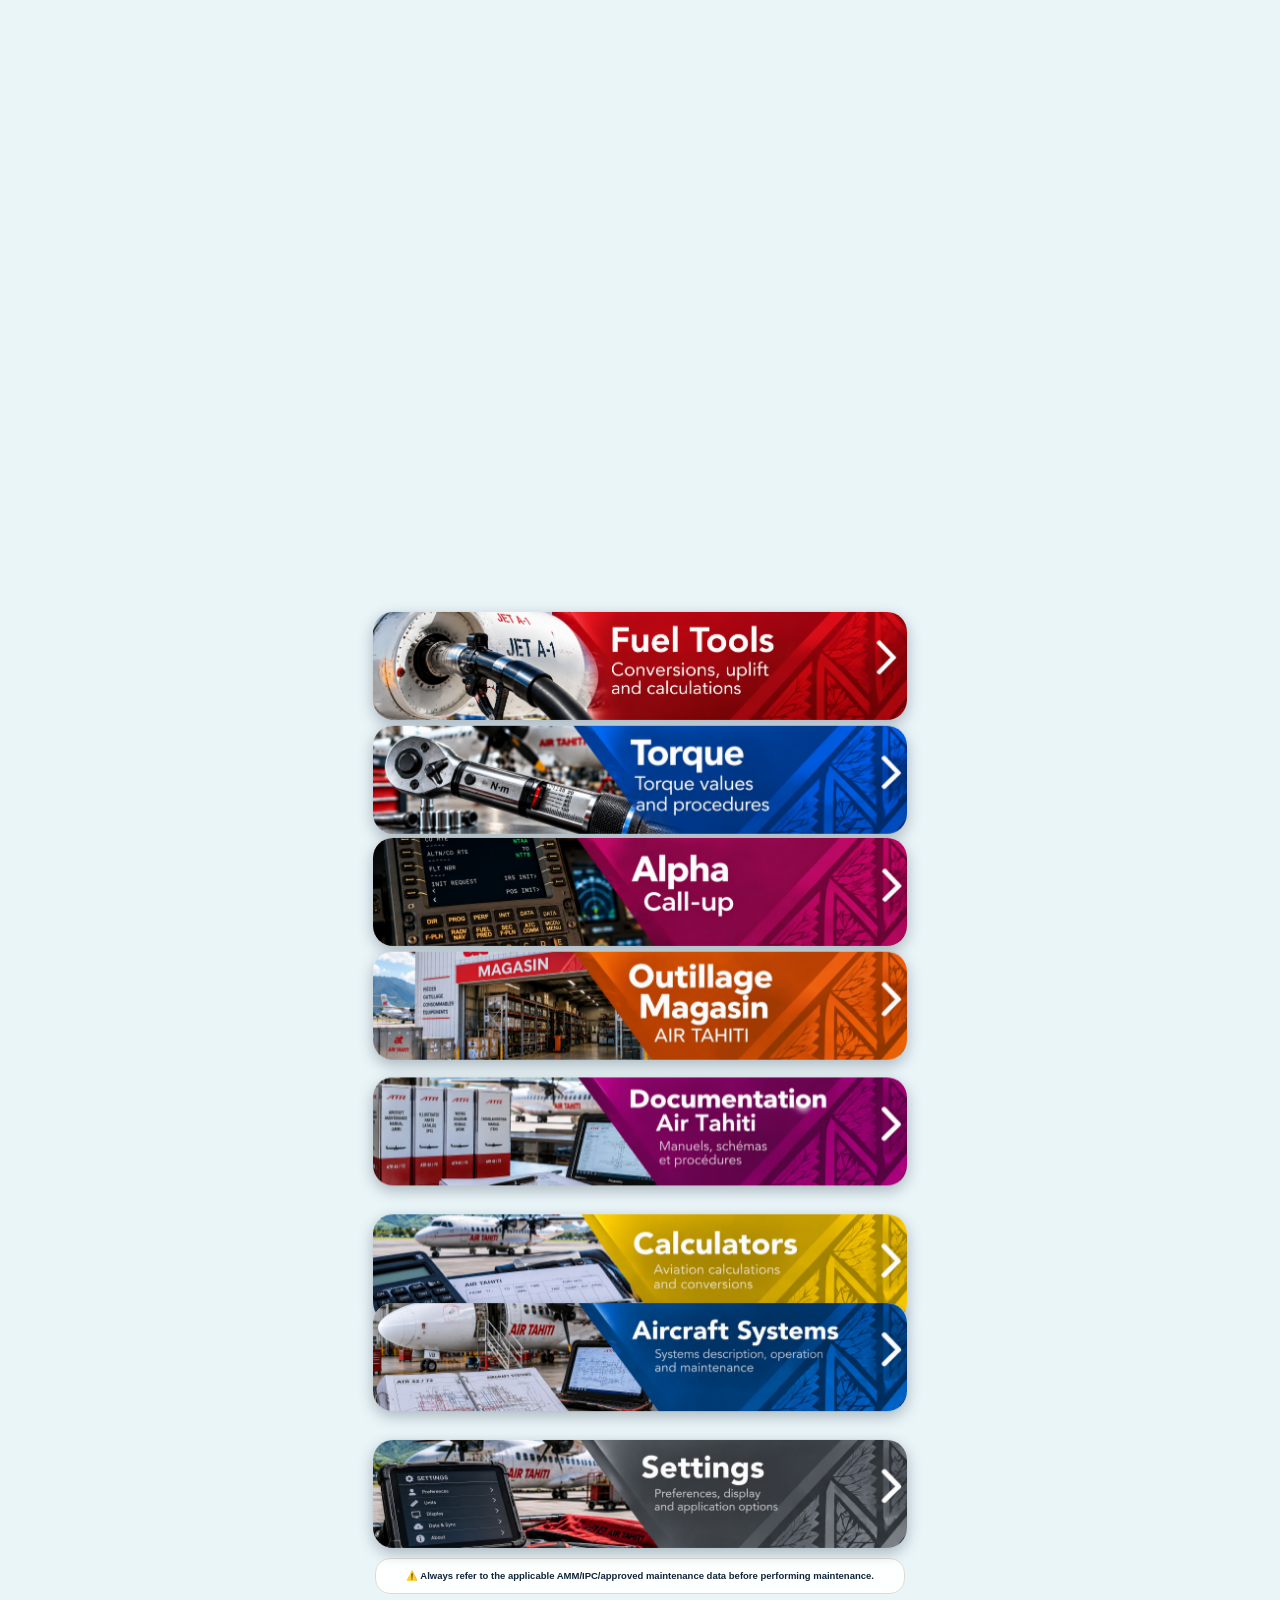
==== commit a16e72df: "Fix homepage background with absolute asset paths" ====
--- a/index.html
+++ b/index.html
@@ -1 +1 @@
-<!DOCTYPE html><html lang="fr"><head><meta charset="UTF-8"><meta name="viewport" content="width=device-width,initial-scale=1,viewport-fit=cover"><meta name="theme-color" content="#eaf5f8"><title>Air Tahiti Tools</title><link rel="manifest" href="manifest.json"><style>:root{--navy:#10243a}*{box-sizing:border-box}html,body{margin:0;min-height:100%;font-family:-apple-system,BlinkMacSystemFont,"Segoe UI",Arial,sans-serif}body{min-height:100vh;background:#eaf5f8;color:#fff;overflow-x:hidden}body::before{content:"";position:fixed;inset:0;z-index:0;background:#eaf5f8 url("assets/menu/air-tahiti-home.jpg?v=9") center top/100% auto no-repeat;pointer-events:none}.theme-light body::before,body.theme-light::before{background-color:#eaf5f8;background-image:url("assets/menu/air-tahiti-home.jpg?v=9");background-position:center top;background-size:100% auto;background-repeat:no-repeat}.theme-dark body::before,body.theme-dark::before{background-color:#07111f;background-image:url("assets/menu/air-tahiti-night-background.jpg?v=6");background-position:center top;background-size:100% auto;background-repeat:no-repeat}.app{position:relative;z-index:1;width:min(100%,560px);margin:auto;padding:clamp(430px,118vw,620px) 13px calc(18px + env(safe-area-inset-bottom));background:transparent}.grid{display:grid;gap:9px}.card{height:108px;border-radius:20px;display:block;overflow:hidden;box-shadow:0 5px 15px #25364a55;background:#eee;line-height:0;text-decoration:none;will-change:transform;transform:translate3d(0,0,0);transition:transform .08s linear,box-shadow .25s ease}.card img{display:block;width:100%;height:100%;object-fit:cover}.card:active{transform:scale(.97)!important}.card:focus-visible{outline:3px solid #fff;outline-offset:2px}.safety{margin:11px 2px 0;padding:11px 13px;border-radius:15px;background:#ffffffed;color:#10243a;border:1px solid #dedbd2;text-align:center;font-size:9.5px;font-weight:800;line-height:1.3}.footer{text-align:center;font-size:8.5px;color:#fff;padding:9px 0 1px;text-shadow:0 1px 5px #0008}@media(max-width:390px){.app{padding-left:10px;padding-right:10px;padding-top:clamp(410px,116vw,590px)}.card{height:100px}}@media(prefers-reduced-motion:reduce){.card{transition:none}}</style></head><body><main class="app"><section class="grid"><a class="card" href="pages/fuel.html" aria-label="Fuel Tools"><img src="assets/menu/Fuel_Tools.jpeg?v=2" alt="Fuel Tools"></a><a class="card" href="pages/torque.html" aria-label="Torque & Units"><img src="assets/menu/torque.jpg?v=2" alt="Torque & Units"></a><a class="card" href="pages/alpha-callup.html" aria-label="Alpha Call-Up"><img src="assets/menu/alpha.jpg?v=3" alt="Alpha Call-Up"></a><a class="card" href="pages/outillage-magasin.html" aria-label="Outillage Magasin"><img src="assets/menu/store.jpg?v=3" alt="Outillage Magasin"></a><a class="card" href="#" aria-label="Documentation"><img src="assets/menu/docs.jpg?v=3" alt="Documentation"></a><a class="card" href="#" aria-label="Calculators"><img src="assets/menu/calc.jpg?v=3" alt="Calculators"></a><a class="card" href="#" aria-label="Aircraft Systems"><img src="assets/menu/systems.jpg?v=3" alt="Aircraft Systems"></a><a class="card" href="pages/settings.html" aria-label="Settings"><img src="assets/menu/settings.jpg?v=3" alt="Settings"></a></section><div class="safety">⚠️ Always refer to the applicable AMM/IPC/approved maintenance data before performing maintenance.</div><footer class="footer">Air Tahiti Tools • Maintenance Support • ATR 42 / ATR 72</footer></main><script src="js/app.js"></script><script>(function(){const cards=[...document.querySelectorAll('.card')];let ticking=false;let lastY=window.scrollY||0;function update(){const y=window.scrollY||0;const delta=y-lastY;lastY=y;cards.forEach((card,i)=>{const r=card.getBoundingClientRect();if(r.bottom<-120||r.top>window.innerHeight+120)return;const center=r.top+r.height/2;const distance=(center-window.innerHeight/2)/window.innerHeight;const base=Math.max(-32,Math.min(32,-distance*32));const inertia=Math.max(-12,Math.min(12,-delta*0.9));const direction=i%2===0?1:-1;card.style.transform='translate3d(0,'+(base+inertia*direction).toFixed(1)+'px,0)'}) ;ticking=false}function requestUpdate(){if(!ticking){requestAnimationFrame(update);ticking=true}}window.addEventListener('scroll',requestUpdate,{passive:true});window.addEventListener('touchmove',requestUpdate,{passive:true});window.addEventListener('resize',requestUpdate,{passive:true});update()})();</script></body></html>+<!DOCTYPE html><html lang="fr"><head><meta charset="UTF-8"><meta name="viewport" content="width=device-width,initial-scale=1,viewport-fit=cover"><meta name="theme-color" content="#eaf5f8"><title>Air Tahiti Tools</title><link rel="manifest" href="manifest.json"><style>:root{--navy:#10243a}*{box-sizing:border-box}html,body{margin:0;min-height:100%;font-family:-apple-system,BlinkMacSystemFont,"Segoe UI",Arial,sans-serif}body{min-height:100vh;background:#eaf5f8;color:#fff;overflow-x:hidden}body::before{content:"";position:fixed;inset:0;z-index:0;background-color:#eaf5f8;background-image:url("/Air-Tahiti-Tools/assets/menu/air-tahiti-home.jpg?v=10");background-position:center top;background-size:100% auto;background-repeat:no-repeat;pointer-events:none}.theme-light body::before,body.theme-light::before{background-color:#eaf5f8;background-image:url("/Air-Tahiti-Tools/assets/menu/air-tahiti-home.jpg?v=10");background-position:center top;background-size:100% auto;background-repeat:no-repeat}.theme-dark body::before,body.theme-dark::before{background-color:#07111f;background-image:url("/Air-Tahiti-Tools/assets/menu/air-tahiti-night-background.jpg?v=7");background-position:center top;background-size:100% auto;background-repeat:no-repeat}.app{position:relative;z-index:1;width:min(100%,560px);margin:auto;padding:clamp(430px,118vw,620px) 13px calc(18px + env(safe-area-inset-bottom));background:transparent}.grid{display:grid;gap:9px}.card{height:108px;border-radius:20px;display:block;overflow:hidden;box-shadow:0 5px 15px #25364a55;background:#eee;line-height:0;text-decoration:none;will-change:transform;transform:translate3d(0,0,0);transition:transform .08s linear,box-shadow .25s ease}.card img{display:block;width:100%;height:100%;object-fit:cover}.card:active{transform:scale(.97)!important}.card:focus-visible{outline:3px solid #fff;outline-offset:2px}.safety{margin:11px 2px 0;padding:11px 13px;border-radius:15px;background:#ffffffed;color:#10243a;border:1px solid #dedbd2;text-align:center;font-size:9.5px;font-weight:800;line-height:1.3}.footer{text-align:center;font-size:8.5px;color:#fff;padding:9px 0 1px;text-shadow:0 1px 5px #0008}@media(max-width:390px){.app{padding-left:10px;padding-right:10px;padding-top:clamp(410px,116vw,590px)}.card{height:100px}}@media(prefers-reduced-motion:reduce){.card{transition:none}}</style></head><body><main class="app"><section class="grid"><a class="card" href="pages/fuel.html" aria-label="Fuel Tools"><img src="assets/menu/Fuel_Tools.jpeg?v=2" alt="Fuel Tools"></a><a class="card" href="pages/torque.html" aria-label="Torque & Units"><img src="assets/menu/torque.jpg?v=2" alt="Torque & Units"></a><a class="card" href="pages/alpha-callup.html" aria-label="Alpha Call-Up"><img src="assets/menu/alpha.jpg?v=3" alt="Alpha Call-Up"></a><a class="card" href="pages/outillage-magasin.html" aria-label="Outillage Magasin"><img src="assets/menu/store.jpg?v=3" alt="Outillage Magasin"></a><a class="card" href="#" aria-label="Documentation"><img src="assets/menu/docs.jpg?v=3" alt="Documentation"></a><a class="card" href="#" aria-label="Calculators"><img src="assets/menu/calc.jpg?v=3" alt="Calculators"></a><a class="card" href="#" aria-label="Aircraft Systems"><img src="assets/menu/systems.jpg?v=3" alt="Aircraft Systems"></a><a class="card" href="pages/settings.html" aria-label="Settings"><img src="assets/menu/settings.jpg?v=3" alt="Settings"></a></section><div class="safety">⚠️ Always refer to the applicable AMM/IPC/approved maintenance data before performing maintenance.</div><footer class="footer">Air Tahiti Tools • Maintenance Support • ATR 42 / ATR 72</footer></main><script src="js/app.js"></script><script>(function(){const cards=[...document.querySelectorAll('.card')];let ticking=false;let lastY=window.scrollY||0;function update(){const y=window.scrollY||0;const delta=y-lastY;lastY=y;cards.forEach((card,i)=>{const r=card.getBoundingClientRect();if(r.bottom<-120||r.top>window.innerHeight+120)return;const center=r.top+r.height/2;const distance=(center-window.innerHeight/2)/window.innerHeight;const base=Math.max(-32,Math.min(32,-distance*32));const inertia=Math.max(-12,Math.min(12,-delta*0.9));const direction=i%2===0?1:-1;card.style.transform='translate3d(0,'+(base+inertia*direction).toFixed(1)+'px,0)'}) ;ticking=false}function requestUpdate(){if(!ticking){requestAnimationFrame(update);ticking=true}}window.addEventListener('scroll',requestUpdate,{passive:true});window.addEventListener('touchmove',requestUpdate,{passive:true});window.addEventListener('resize',requestUpdate,{passive:true});update()})();</script></body></html>
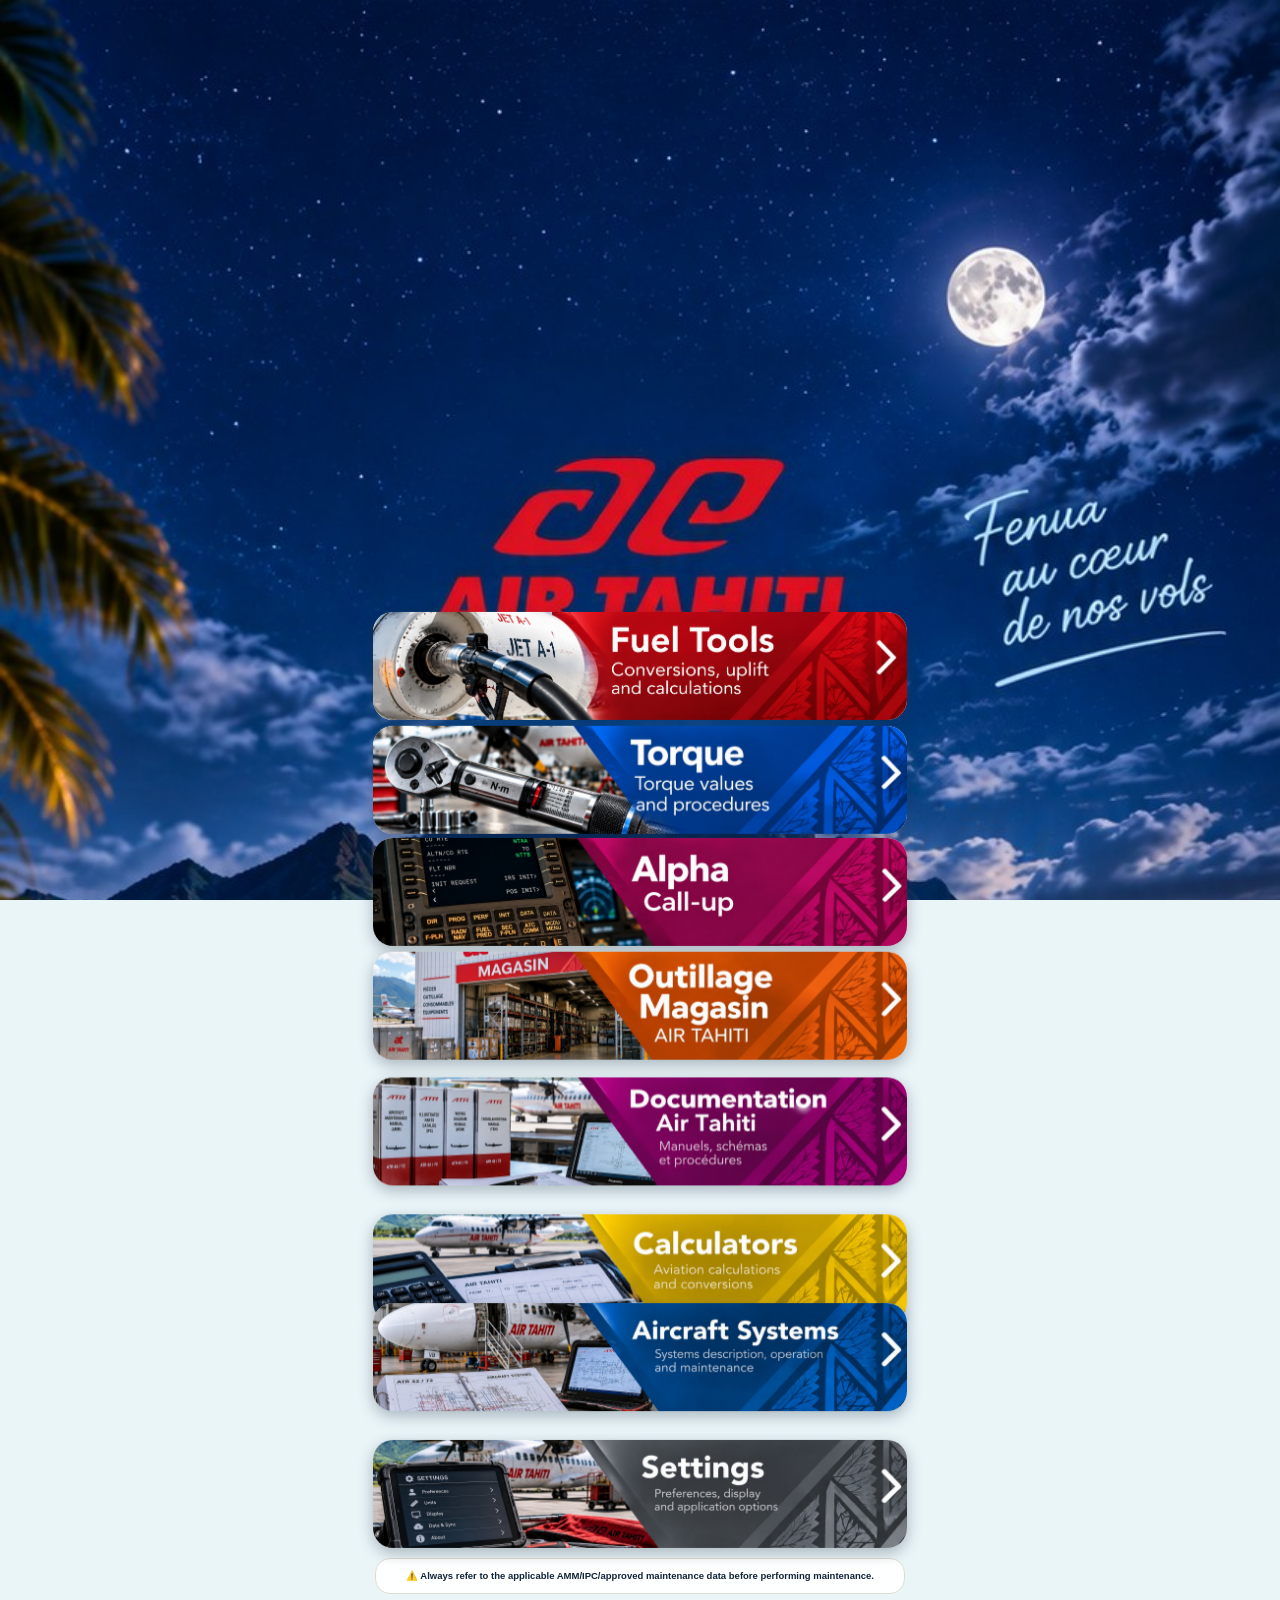
==== commit 86ec8de6: "Force home theme background cache refresh v11/v8" ====
--- a/index.html
+++ b/index.html
@@ -1 +1 @@
-<!DOCTYPE html><html lang="fr"><head><meta charset="UTF-8"><meta name="viewport" content="width=device-width,initial-scale=1,viewport-fit=cover"><meta name="theme-color" content="#eaf5f8"><title>Air Tahiti Tools</title><link rel="manifest" href="manifest.json"><style>:root{--navy:#10243a}*{box-sizing:border-box}html,body{margin:0;min-height:100%;font-family:-apple-system,BlinkMacSystemFont,"Segoe UI",Arial,sans-serif}body{min-height:100vh;background:#eaf5f8;color:#fff;overflow-x:hidden}body::before{content:"";position:fixed;inset:0;z-index:0;background-color:#eaf5f8;background-image:url("/Air-Tahiti-Tools/assets/menu/air-tahiti-home.jpg?v=10");background-position:center top;background-size:100% auto;background-repeat:no-repeat;pointer-events:none}.theme-light body::before,body.theme-light::before{background-color:#eaf5f8;background-image:url("/Air-Tahiti-Tools/assets/menu/air-tahiti-home.jpg?v=10");background-position:center top;background-size:100% auto;background-repeat:no-repeat}.theme-dark body::before,body.theme-dark::before{background-color:#07111f;background-image:url("/Air-Tahiti-Tools/assets/menu/air-tahiti-night-background.jpg?v=7");background-position:center top;background-size:100% auto;background-repeat:no-repeat}.app{position:relative;z-index:1;width:min(100%,560px);margin:auto;padding:clamp(430px,118vw,620px) 13px calc(18px + env(safe-area-inset-bottom));background:transparent}.grid{display:grid;gap:9px}.card{height:108px;border-radius:20px;display:block;overflow:hidden;box-shadow:0 5px 15px #25364a55;background:#eee;line-height:0;text-decoration:none;will-change:transform;transform:translate3d(0,0,0);transition:transform .08s linear,box-shadow .25s ease}.card img{display:block;width:100%;height:100%;object-fit:cover}.card:active{transform:scale(.97)!important}.card:focus-visible{outline:3px solid #fff;outline-offset:2px}.safety{margin:11px 2px 0;padding:11px 13px;border-radius:15px;background:#ffffffed;color:#10243a;border:1px solid #dedbd2;text-align:center;font-size:9.5px;font-weight:800;line-height:1.3}.footer{text-align:center;font-size:8.5px;color:#fff;padding:9px 0 1px;text-shadow:0 1px 5px #0008}@media(max-width:390px){.app{padding-left:10px;padding-right:10px;padding-top:clamp(410px,116vw,590px)}.card{height:100px}}@media(prefers-reduced-motion:reduce){.card{transition:none}}</style></head><body><main class="app"><section class="grid"><a class="card" href="pages/fuel.html" aria-label="Fuel Tools"><img src="assets/menu/Fuel_Tools.jpeg?v=2" alt="Fuel Tools"></a><a class="card" href="pages/torque.html" aria-label="Torque & Units"><img src="assets/menu/torque.jpg?v=2" alt="Torque & Units"></a><a class="card" href="pages/alpha-callup.html" aria-label="Alpha Call-Up"><img src="assets/menu/alpha.jpg?v=3" alt="Alpha Call-Up"></a><a class="card" href="pages/outillage-magasin.html" aria-label="Outillage Magasin"><img src="assets/menu/store.jpg?v=3" alt="Outillage Magasin"></a><a class="card" href="#" aria-label="Documentation"><img src="assets/menu/docs.jpg?v=3" alt="Documentation"></a><a class="card" href="#" aria-label="Calculators"><img src="assets/menu/calc.jpg?v=3" alt="Calculators"></a><a class="card" href="#" aria-label="Aircraft Systems"><img src="assets/menu/systems.jpg?v=3" alt="Aircraft Systems"></a><a class="card" href="pages/settings.html" aria-label="Settings"><img src="assets/menu/settings.jpg?v=3" alt="Settings"></a></section><div class="safety">⚠️ Always refer to the applicable AMM/IPC/approved maintenance data before performing maintenance.</div><footer class="footer">Air Tahiti Tools • Maintenance Support • ATR 42 / ATR 72</footer></main><script src="js/app.js"></script><script>(function(){const cards=[...document.querySelectorAll('.card')];let ticking=false;let lastY=window.scrollY||0;function update(){const y=window.scrollY||0;const delta=y-lastY;lastY=y;cards.forEach((card,i)=>{const r=card.getBoundingClientRect();if(r.bottom<-120||r.top>window.innerHeight+120)return;const center=r.top+r.height/2;const distance=(center-window.innerHeight/2)/window.innerHeight;const base=Math.max(-32,Math.min(32,-distance*32));const inertia=Math.max(-12,Math.min(12,-delta*0.9));const direction=i%2===0?1:-1;card.style.transform='translate3d(0,'+(base+inertia*direction).toFixed(1)+'px,0)'}) ;ticking=false}function requestUpdate(){if(!ticking){requestAnimationFrame(update);ticking=true}}window.addEventListener('scroll',requestUpdate,{passive:true});window.addEventListener('touchmove',requestUpdate,{passive:true});window.addEventListener('resize',requestUpdate,{passive:true});update()})();</script></body></html>+<!DOCTYPE html><html lang="fr"><head><meta charset="UTF-8"><meta name="viewport" content="width=device-width,initial-scale=1,viewport-fit=cover"><meta name="theme-color" content="#eaf5f8"><title>Air Tahiti Tools</title><link rel="manifest" href="manifest.json"><style>:root{--navy:#10243a}*{box-sizing:border-box}html,body{margin:0;min-height:100%;font-family:-apple-system,BlinkMacSystemFont,"Segoe UI",Arial,sans-serif}body{min-height:100vh;background:#eaf5f8;color:#fff;overflow-x:hidden}body::before{content:"";position:fixed;inset:0;z-index:0;background-color:#eaf5f8;background-image:url("/Air-Tahiti-Tools/assets/menu/air-tahiti-home.jpg?v=11");background-position:center top;background-size:100% auto;background-repeat:no-repeat;pointer-events:none;transition:background-image .35s ease,background-color .35s ease}.theme-light body::before,body.theme-light::before{background-color:#eaf5f8;background-image:url("/Air-Tahiti-Tools/assets/menu/air-tahiti-home.jpg?v=11");background-position:center top;background-size:100% auto;background-repeat:no-repeat}.theme-dark body::before,body.theme-dark::before{background-color:#07111f;background-image:url("/Air-Tahiti-Tools/assets/menu/air-tahiti-night-background.jpg?v=8");background-position:center top;background-size:100% auto;background-repeat:no-repeat}.app{position:relative;z-index:1;width:min(100%,560px);margin:auto;padding:clamp(430px,118vw,620px) 13px calc(18px + env(safe-area-inset-bottom));background:transparent}.grid{display:grid;gap:9px}.card{height:108px;border-radius:20px;display:block;overflow:hidden;box-shadow:0 5px 15px #25364a55;background:#eee;line-height:0;text-decoration:none;will-change:transform;transform:translate3d(0,0,0);transition:transform .08s linear,box-shadow .25s ease}.card img{display:block;width:100%;height:100%;object-fit:cover}.card:active{transform:scale(.97)!important}.card:focus-visible{outline:3px solid #fff;outline-offset:2px}.safety{margin:11px 2px 0;padding:11px 13px;border-radius:15px;background:#ffffffed;color:#10243a;border:1px solid #dedbd2;text-align:center;font-size:9.5px;font-weight:800;line-height:1.3}.footer{text-align:center;font-size:8.5px;color:#fff;padding:9px 0 1px;text-shadow:0 1px 5px #0008}@media(max-width:390px){.app{padding-left:10px;padding-right:10px;padding-top:clamp(410px,116vw,590px)}.card{height:100px}}@media(prefers-reduced-motion:reduce){.card{transition:none}}</style></head><body><main class="app"><section class="grid"><a class="card" href="pages/fuel.html" aria-label="Fuel Tools"><img src="assets/menu/Fuel_Tools.jpeg?v=2" alt="Fuel Tools"></a><a class="card" href="pages/torque.html" aria-label="Torque & Units"><img src="assets/menu/torque.jpg?v=2" alt="Torque & Units"></a><a class="card" href="pages/alpha-callup.html" aria-label="Alpha Call-Up"><img src="assets/menu/alpha.jpg?v=3" alt="Alpha Call-Up"></a><a class="card" href="pages/outillage-magasin.html" aria-label="Outillage Magasin"><img src="assets/menu/store.jpg?v=3" alt="Outillage Magasin"></a><a class="card" href="#" aria-label="Documentation"><img src="assets/menu/docs.jpg?v=3" alt="Documentation"></a><a class="card" href="#" aria-label="Calculators"><img src="assets/menu/calc.jpg?v=3" alt="Calculators"></a><a class="card" href="#" aria-label="Aircraft Systems"><img src="assets/menu/systems.jpg?v=3" alt="Aircraft Systems"></a><a class="card" href="pages/settings.html" aria-label="Settings"><img src="assets/menu/settings.jpg?v=3" alt="Settings"></a></section><div class="safety">⚠️ Always refer to the applicable AMM/IPC/approved maintenance data before performing maintenance.</div><footer class="footer">Air Tahiti Tools • Maintenance Support • ATR 42 / ATR 72</footer></main><script src="js/app.js?v=3"></script><script>(function(){const cards=[...document.querySelectorAll('.card')];let ticking=false;let lastY=window.scrollY||0;function update(){const y=window.scrollY||0;const delta=y-lastY;lastY=y;cards.forEach((card,i)=>{const r=card.getBoundingClientRect();if(r.bottom<-120||r.top>window.innerHeight+120)return;const center=r.top+r.height/2;const distance=(center-window.innerHeight/2)/window.innerHeight;const base=Math.max(-32,Math.min(32,-distance*32));const inertia=Math.max(-12,Math.min(12,-delta*0.9));const direction=i%2===0?1:-1;card.style.transform='translate3d(0,'+(base+inertia*direction).toFixed(1)+'px,0)'}) ;ticking=false}function requestUpdate(){if(!ticking){requestAnimationFrame(update);ticking=true}}window.addEventListener('scroll',requestUpdate,{passive:true});window.addEventListener('touchmove',requestUpdate,{passive:true});window.addEventListener('resize',requestUpdate,{passive:true});update()})();</script></body></html>
